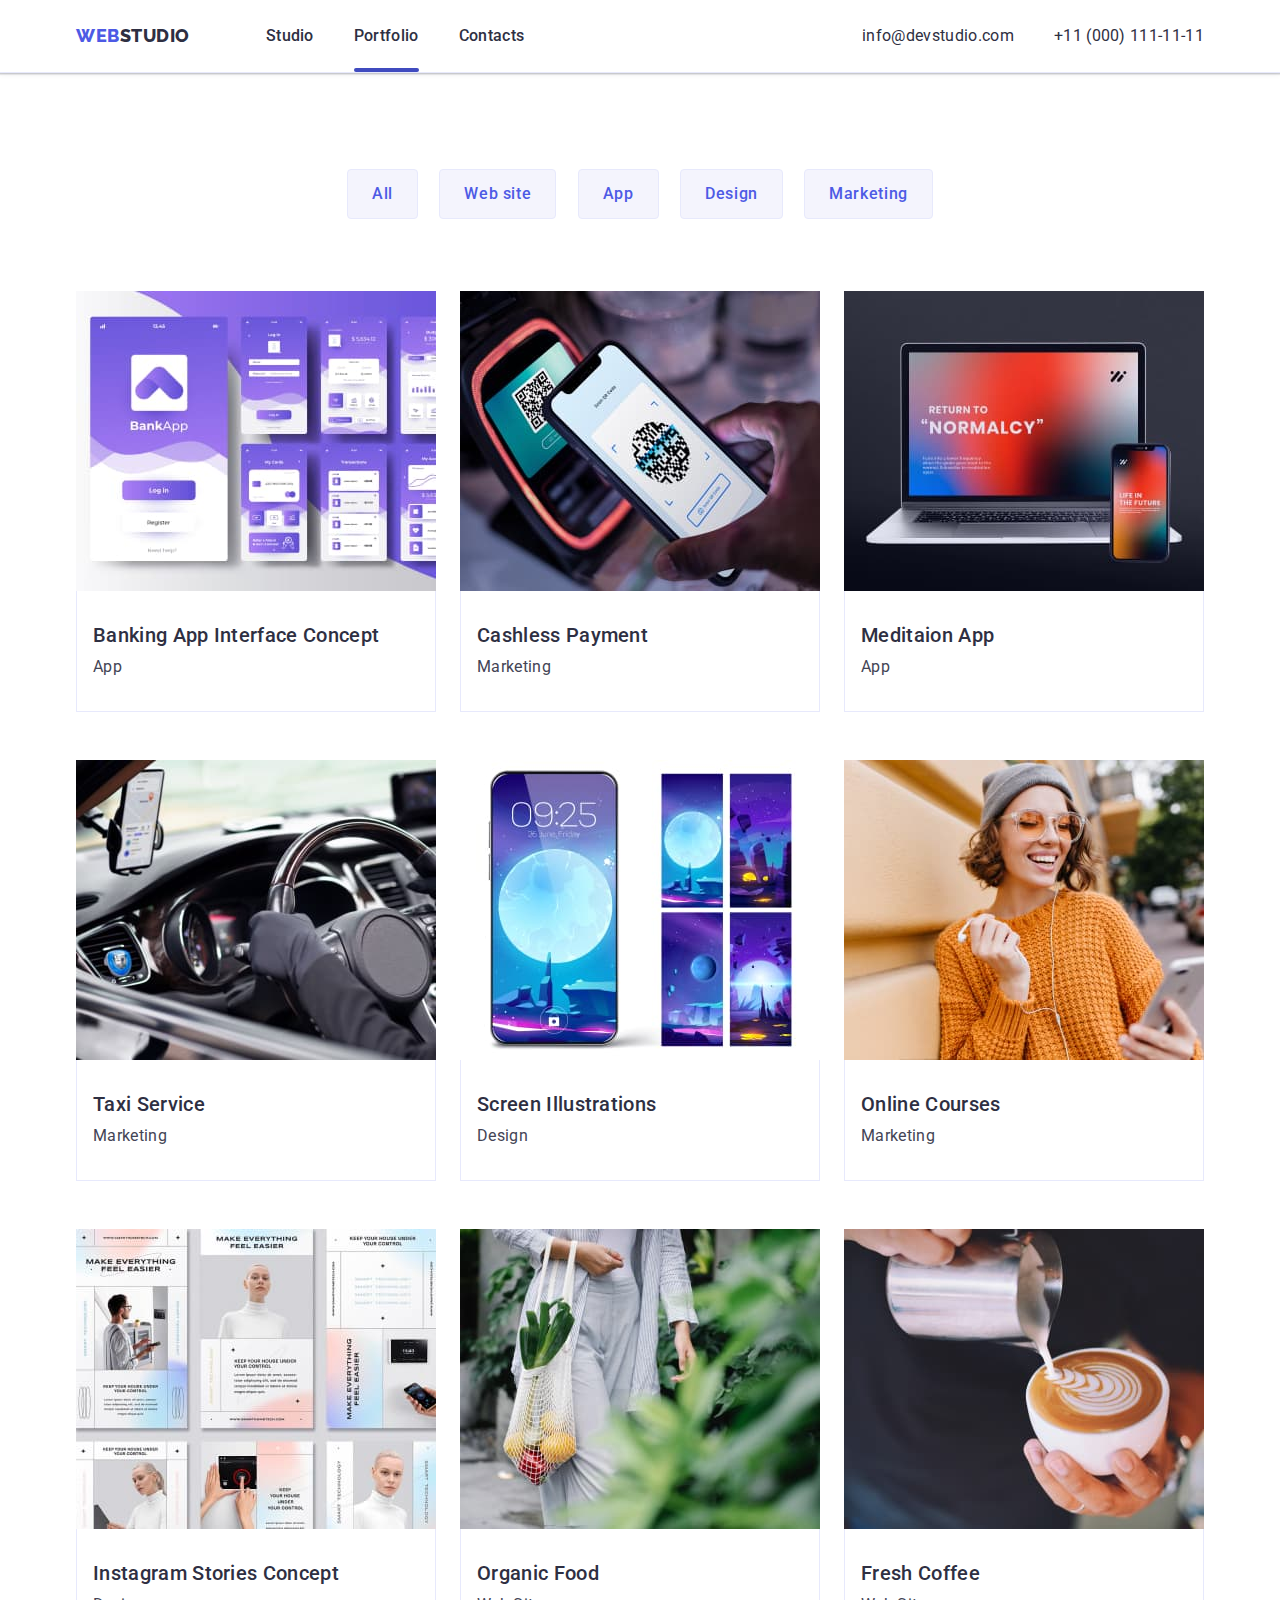
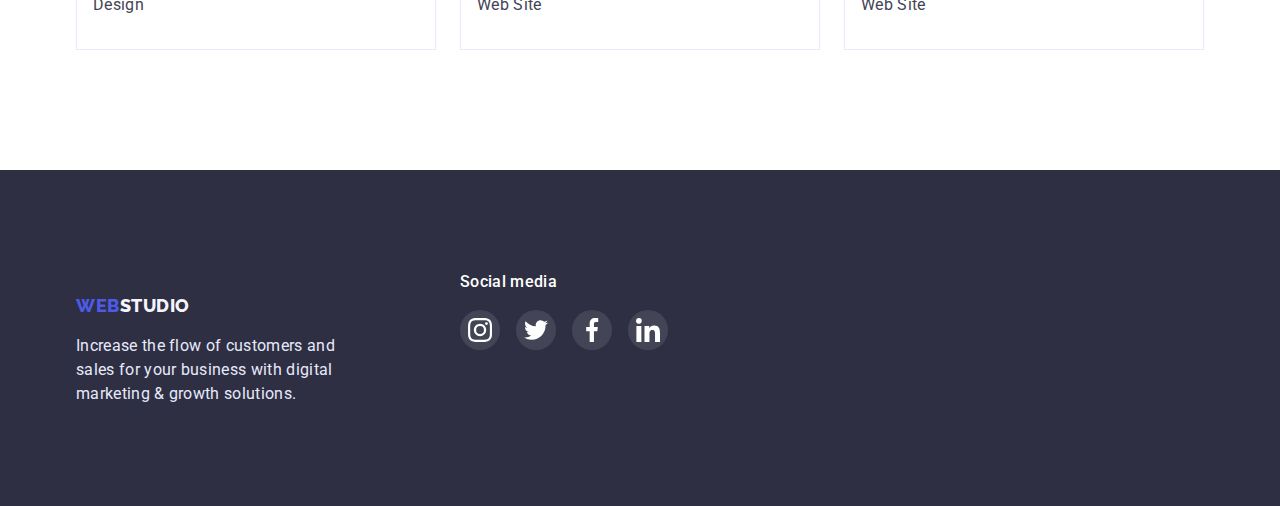
==== portfolio.html @ 2d13271e "Initial commit" ====
<!DOCTYPE html>
<html lang="en">
  <head>
    <meta charset="UTF-8" />
    <meta http-equiv="X-UA-Compatible" content="IE=edge" />
    <meta name="viewport" content="width=device-width, initial-scale=1.0" />
    <title>webstudio</title>
    <link rel="preconnect" href="https://fonts.googleapis.com" />
    <link rel="preconnect" href="https://fonts.gstatic.com" crossorigin />
    <link
      href="https://fonts.googleapis.com/css2?family=Raleway:wght@800&family=Roboto:wght@400;500;700;900&display=swap"
      rel="stylesheet"
    />
    <link
      href="
      https://cdn.jsdelivr.net/npm/modern-normalize@1.1.0/modern-normalize.min.css
      "
      rel="stylesheet"
    />
    <link rel="stylesheet" href="./css/styles.css" />
  </head>
  <body>
    <header class="header-portfolio">
      <div class="container-header container">
        <nav class="nav-header">
          <a class="logo link" href="./index.html"
            >web<span class="logo-header">studio</span></a
          >
          <ul class="list flexbox-container-nav">
            <li>
              <a href="./index.html" class="nav link">Studio</a>
            </li>
            <li>
              <a href="./portfolio.html" class="nav link current">Portfolio</a>
            </li>
            <li>
              <a href="/" class="nav link">Contacts</a>
            </li>
          </ul>
        </nav>
        <address class="address">
          <ul class="list flexbox-container-adr">
            <li>
              <a href="mailto:info@devstudio.com" class="contact link"
                >info@devstudio.com</a
              >
            </li>
            <li>
              <a href="tel:+110001111111" class="contact link"
                >+11 (000) 111-11-11</a
              >
            </li>
          </ul>
        </address>
      </div>
    </header>
    <main>
      <!-- Portfolio -->
      <section class="section">
        <div class="container">
          <h1 hidden>Portfolio</h1>
          <ul class="list flexbox-container-filter">
            <li>
              <button type="button" class="filter-btn">All</button>
            </li>
            <li>
              <button type="button" class="filter-btn">Web site</button>
            </li>
            <li>
              <button type="button" class="filter-btn">App</button>
            </li>
            <li>
              <button type="button" class="filter-btn">Design</button>
            </li>
            <li>
              <button type="button" class="filter-btn">Marketing</button>
            </li>
          </ul>

          <ul class="list flexbox-container-card">
            <li class="card-project">
              <a href="" class="card link">
                <div class="tumb">
                  <img
                    src="./images/portfolio/img.jpg"
                    width="360"
                    height="300"
                    alt="banking app interface
            concept"
                  />
                  <div class="overlay">
                    <p class="text-overlay">
                      14 Stylish and User-Friendly App Design Concepts · Task
                      Manager App · Calorie Tracker App · Exotic Fruit Ecommerce
                      App · Cloud Storage App
                    </p>
                  </div>
                </div>
                <div class="card-project-content">
                  <h2 class="title-project">Banking App Interface Concept</h2>
                  <p class="text">App</p>
                </div>
              </a>
            </li>
            <li class="card-project">
              <a href="" class="card link">
                <div class="tumb">
                  <img
                    src="./images/portfolio/img1.jpg"
                    width="360"
                    height="300"
                    alt="cashless payment"
                  />
                  <div class="overlay">
                    <p class="text-overlay">
                      14 Stylish and User-Friendly App Design Concepts · Task
                      Manager App · Calorie Tracker App · Exotic Fruit Ecommerce
                      App · Cloud Storage App
                    </p>
                  </div>
                </div>
                <div class="card-project-content">
                  <h2 class="title-project">Cashless Payment</h2>
                  <p class="text">Marketing</p>
                </div>
              </a>
            </li>
            <li class="card-project">
              <a href="" class="card link">
                <div class="tumb">
                  <img
                    src="./images/portfolio/img2.jpg"
                    width="360"
                    height="300"
                    alt="Meditaion App"
                  />
                  <div class="overlay">
                    <p class="text-overlay">
                      14 Stylish and User-Friendly App Design Concepts · Task
                      Manager App · Calorie Tracker App · Exotic Fruit Ecommerce
                      App · Cloud Storage App
                    </p>
                  </div>
                </div>
                <div class="card-project-content">
                  <h2 class="title-project">Meditaion App</h2>
                  <p class="text">App</p>
                </div>
              </a>
            </li>
            <li class="card-project">
              <a href="" class="card link">
                <div class="tumb">
                  <img
                    src="./images/portfolio/img3.jpg"
                    width="360"
                    height="300"
                    alt="Taxi Service"
                  />
                  <div class="overlay">
                    <p class="text-overlay">
                      14 Stylish and User-Friendly App Design Concepts · Task
                      Manager App · Calorie Tracker App · Exotic Fruit Ecommerce
                      App · Cloud Storage App
                    </p>
                  </div>
                </div>
                <div class="card-project-content">
                  <h2 class="title-project">Taxi Service</h2>
                  <p class="text">Marketing</p>
                </div>
              </a>
            </li>
            <li class="card-project">
              <a href="" class="card link">
                <div class="tumb">
                  <img
                    src="./images/portfolio/img4.jpg"
                    width="360"
                    height="300"
                    alt="Screen Illustrations"
                  />
                  <div class="overlay">
                    <p class="text-overlay">
                      14 Stylish and User-Friendly App Design Concepts · Task
                      Manager App · Calorie Tracker App · Exotic Fruit Ecommerce
                      App · Cloud Storage App
                    </p>
                  </div>
                </div>
                <div class="card-project-content">
                  <h2 class="title-project">Screen Illustrations</h2>
                  <p class="text">Design</p>
                </div>
              </a>
            </li>
            <li class="card-project">
              <a href="" class="card link">
                <div class="tumb">
                  <img
                    src="./images/portfolio/img5.jpg"
                    width="360"
                    height="300"
                    alt="Online Courses"
                  />
                  <div class="overlay">
                    <p class="text-overlay">
                      14 Stylish and User-Friendly App Design Concepts · Task
                      Manager App · Calorie Tracker App · Exotic Fruit Ecommerce
                      App · Cloud Storage App
                    </p>
                  </div>
                </div>
                <div class="card-project-content">
                  <h2 class="title-project">Online Courses</h2>
                  <p class="text">Marketing</p>
                </div>
              </a>
            </li>
            <li class="card-project">
              <a href="" class="card link">
                <div class="tumb">
                  <img
                    src="./images/portfolio/img6.jpg"
                    width="360"
                    height="300"
                    alt="Instagram Stories Concept"
                  />
                  <div class="overlay">
                    <p class="text-overlay">
                      14 Stylish and User-Friendly App Design Concepts · Task
                      Manager App · Calorie Tracker App · Exotic Fruit Ecommerce
                      App · Cloud Storage App
                    </p>
                  </div>
                </div>
                <div class="card-project-content">
                  <h2 class="title-project">Instagram Stories Concept</h2>
                  <p class="text">Design</p>
                </div>
              </a>
            </li>
            <li class="card-project">
              <a href="" class="card link">
                <div class="tumb">
                  <img
                    src="./images/portfolio/img7.jpg"
                    width="360"
                    height="300"
                    alt="Organic Food"
                  />
                  <div class="overlay">
                    <p class="text-overlay">
                      14 Stylish and User-Friendly App Design Concepts · Task
                      Manager App · Calorie Tracker App · Exotic Fruit Ecommerce
                      App · Cloud Storage App
                    </p>
                  </div>
                </div>
                <div class="card-project-content">
                  <h2 class="title-project">Organic Food</h2>
                  <p class="text">Web Site</p>
                </div>
              </a>
            </li>
            <li class="card-project">
              <a href="" class="card link">
                <div class="tumb">
                  <img
                    src="./images/portfolio/img8.jpg"
                    width="360"
                    height="300"
                    alt="Fresh Coffee"
                  />
                  <div class="overlay">
                    <p class="text-overlay">
                      14 Stylish and User-Friendly App Design Concepts · Task
                      Manager App · Calorie Tracker App · Exotic Fruit Ecommerce
                      App · Cloud Storage App
                    </p>
                  </div>
                </div>
                <div class="card-project-content">
                  <h2 class="title-project">Fresh Coffee</h2>
                  <p class="text">Web Site</p>
                </div>
              </a>
            </li>
          </ul>
        </div>
      </section>
    </main>
    <!-- footer -->
    <footer class="footer">
      <div class="container footer-container">
        <div class="footer-link">
          <a class="logo link" href="./index.html"
            >web<span class="logo-footer">studio</span></a
          >
          <p class="text-footer">
            Increase the flow of customers and sales for your business with
            digital marketing & growth solutions.
          </p>
        </div>
        <div class="socmedia">
          <h3 class="footer-title">Social media</h3>
          <ul class="social-footer list">
            <li class="social-item">
              <a
                class="social-link-footer"
                href="https://instagram.com"
                rel="noopener noreferrer"
                aria-label="instagram link"
              >
                <svg class="social-icon-footer" width="24" height="24">
                  <use href="./images/icons.svg#icon-instagram-2"></use>
                </svg>
              </a>
            </li>
            <li class="social-item">
              <a
                class="social-link-footer"
                href="https://twitter.com"
                rel="noopener noreferrer"
                aria-label="twitter link"
              >
                <svg class="social-icon-footer" width="24" height="24">
                  <use href="./images/icons.svg#icon-twitter-1"></use>
                </svg>
              </a>
            </li>
            <li class="social-item">
              <a
                class="social-link-footer"
                href="https://facebook.com"
                rel="noopener noreferrer"
                aria-label="facebook link"
              >
                <svg class="social-icon-footer" width="24" height="24">
                  <use href="./images/icons.svg#icon-facebook-1"></use>
                </svg>
              </a>
            </li>
            <li class="social-item">
              <a
                class="social-link-footer"
                href="https://linkedin.com/"
                rel="noopener noreferrer"
                aria-label="linkedin link"
              >
                <svg class="social-icon-footer" width="24" height="24">
                  <use href="./images/icons.svg#icon-linkedin-1"></use>
                </svg>
              </a>
            </li>
          </ul>
        </div>
      </div>
    </footer>
  </body>
</html>
---- css/styles.css ----
:root {
    /* Font */
    --primary-fonts: ;
    --secondary-fonts: ;

    /* Text colors */
    --primary-txt-cl: #434455;
    --secondary-txt-cl: #2E2F42;
    --accent-txt-cl: #FFFFFF;
  

    /* BG colors */
    --primary-bg-cl: rgba(46, 47, 66, 0.7);
    --secondary-bg-cl: #4D5AE5;
    --light-bg: #F4F4FD;
    --dark-bg: #2E2F42;
    --hover-bt: #404BBF;


    --trns-fast: 400ms ease-in;
    --trns-slow: 1800ms ease-in-out;
}

/* reset styles */

h1, h2, h3, h4, h5, h6, p {
    margin: 0px;
}

img {
    display: block;
}

button {
    cursor: pointer;
}

.list {
    list-style-type: none;
    margin: 0;
    padding: 0;
}

.link {
    text-decoration: none;
    color: currentColor;
    
}

/* reset end */

/* BODY */

body {
font-family: 'Roboto',
sans-serif;
font-size: 16px;
line-height: calc(24 / 16);
letter-spacing: 0.02em;
color: var(--primary-txt-cl);
}

.container {
    width: 1158px;
    padding-right: 15px;
    padding-left: 15px;
    margin-left: auto;
    margin-right: auto;
}


/* header */

.container-header {
  display: flex;
  
    
}

.header-portfolio {
border-bottom: 1px solid #E7E9FC;
box-shadow: 0px 2px 1px rgba(46, 47, 66, 0.08), 0px 1px 1px rgba(46, 47, 66, 0.16), 0px 1px 6px rgba(46, 47, 66, 0.08);
}

.nav-header {
    display: flex;
}

.nav.current::after {
content: '' ;
position: absolute;
display: block;
bottom: 0;
width: 100%;
height: 4px;
border-radius: 2px;
background-color: var(--hover-bt);

}

.nav {
position: relative;
display: block;
padding-top: 24px;
padding-bottom: 24px;
font-style: normal;
font-weight: 500;
font-size: 16px;
line-height: calc(24 / 16);
color: #2E2F42;
transition-duration: 250ms;
transition-timing-function: cubic-bezier(0.4, 0, 0.2, 1);
transition-property: color;
}

.address {
    margin-left: auto;
    padding-top: 24px;
    transition-duration: 250ms;
    transition-timing-function: cubic-bezier(0.4, 0, 0.2, 1);
    transition-property: color;
}

.contact {
font-style: normal;
font-size: 16px;
line-height: calc(24 /16);
color: #2E2F42;
}

.nav:hover,
.nav:focus,
.contact:hover,
.contact:focus
 {
color: var(--hover-bt);
}
    

.logo {
font-family: 'Raleway',
sans-serif;
font-style: normal;
font-weight: 800;
font-size: 18px;
padding-top: 24px;
line-height: calc(24 / 18);
letter-spacing: 0.03em;
text-transform: uppercase;
color: var(--secondary-bg-cl);
}        

.logo-header {color: var(--dark-bg);
}

.flexbox-container-nav {
    display: flex;
    justify-content: space-between;
    gap: 40px;
    margin-left: 76px;
}

.flexbox-container-adr {
    display: flex;
    justify-content: space-between;
    gap: 40px;

}


/* hero section */


.hero {
display: flex;
max-width: 1440px;
height: 600px;
background-color: #2E2F42;
padding-top: 188px;
padding-bottom: 188px;
background-image: linear-gradient(rgba(46, 47, 66, 0.7),rgba(46, 47, 66, 0.7)), url(../images/people-office\ 1.jpg);
background-size: cover; 

background-position: center;
background-repeat: no-repeat;
margin: 0 auto;
}


.hero-title {
    font-weight: 700;
        font-size: 56px;
        line-height: calc(60/56);
    color: #FFFFFF ;
    text-align: center;
    margin-bottom: 48px;
}

.hero-btn {
padding: 16px 32px;
margin: 0 auto;
display: block;
background: #4D5AE5;
box-shadow: 0px 4px 4px rgba(0, 0, 0, 0.15);
border-radius: 4px;
border: none;
font-family: 'Roboto';
font-weight: 500;
font-size: 16px;
line-height: calc(24 / 16);
letter-spacing: 0.04em;
color: var(--accent-txt-cl);
transition-duration: 250ms;
transition-timing-function: cubic-bezier(0.4, 0, 0.2, 1);
transition-property: background-color, box-shadow;
}

.hero-btn:hover,
.hero-btn:focus {
background-color: var(--hover-bt);
}

/* section 1 */

.section-one {
    padding-top: 120px;
    padding-bottom: 120px;
}

.title-one {
    font-size: 20px;
    line-height: calc(24/20);
    margin-top: 8px;
    margin-bottom: 8px;

}

.adv {
display: flex;
width: 264px;
height: 112px;
background: var(--light-bg);
border-radius: 4px;
justify-content: center;
align-items: center;
}



.clause {
    display: flex;
        flex-direction: column;
        align-items: flex-start;
        padding: 0px;
        gap: 8px;
    width: 264px;
    
}

/* section 2 */

.section-two {
    height: 532px;
}

h2 {
    margin-bottom: 72px;
}

.title-two {
    font-size: 36px;
    line-height: calc(40 / 36);
    color: var(--secondary-txt-cl);
    text-transform: capitalize;
    text-align: center;
}


/* section 3 */
.section-three {
    padding-top: 120px;
    padding-bottom: 120px;
    
}

.card {
    width: 264px;
    background: #FFFFFF;
    box-shadow: 0px 1px 6px rgba(46, 47, 66, 0.08), 0px 1px 1px rgba(46, 47, 66, 0.16), 0px 2px 1px rgba(46, 47, 66, 0.08);
    border-radius: 0px 0px 4px 4px;
}

.team-card-kontent {
    display: flex;
    flex-direction: column;
    justify-content: center;
    align-items: center;
    padding: 32px 16px;
    gap: 8px;
}


.flexbox-container {
    display: flex;
    justify-content: space-between;
}

.social {
display: flex;
    align-items: center;
    justify-content: center;
    gap: 24px;
}

.social-link {
display: flex;
align-items: center;
justify-content: center;
width: 40px;
height: 40px;

background-color: var(--secondary-bg-cl);
border-radius: 50%;
transition-duration: 250ms;
transition-timing-function: cubic-bezier(0.4, 0, 0.2, 1);
transition-property: background-color;
}


.social-icon {
fill: var(--accent-txt-cl);
}

.social-link:hover, 
.social-link:focus {
  background-color: var(--hover-bt);
}

/* customers */

.customers {
padding-top: 130px;
padding-bottom: 120px;
}

.logo-link {
display: flex;
width: 168px;
height: 88px;
justify-content: center;
align-items: center;
color: #8E8F99;
box-sizing: border-box;
border: 1px solid #8E8F99;
border-radius: 4px;

transition-duration: 250ms;
transition-timing-function: cubic-bezier(0.4, 0, 0.2, 1);
transition-property: color, border-color;
}

.icon-logo {

fill: currentColor;
    
}

.logo-link:hover,
.logo-link:focus {
color: var(--hover-bt);
border: 1px solid #404BBF;
}



/* filter */

.filter-btn {
    color: var(--secondary-bg-cl);
    font-family: 'Roboto';
    font-weight: 500;
    font-size: 16px;
    line-height: calc(24 / 16);
    letter-spacing: 0.04em;
    background: var(--light-bg);
    border: 1px solid #E7E9FC;

    border-radius: 4px;
    cursor: pointer;
    padding: 12px 24px;
    transition-duration: 250ms;
    transition-timing-function: cubic-bezier(0.4, 0, 0.2, 1);
    transition-property: color, background-color, border-color, box-shadow;
}

.filter-btn:hover,
.filter-btn:focus {
    background: var(--hover-bt);
    color: var(--accent-txt-cl);
    border: 1px solid var(--hover-bt);
    box-shadow: 0px 4px 4px rgba(0, 0, 0, 0.25);
}

.section {
    padding-top: 96px;
    padding-bottom: 120px;
}


/* ======================= */
          /* portfolio */
/* ======================== */



.tumb {
    position: relative;
    overflow: hidden;
}

.overlay {
    position: absolute;
    
    top: 0;
    left: 0;
    width: 100%;
    height: 100%;

    transform: translateY(100%);
    transition: transform 250ms cubic-bezier(0.4, 0, 0.2, 1);
    background-color: #4D5AE5;
}

.text-overlay {
    padding: 40px 32px;
    color: var(--light-bg);
}


.flexbox-container-filter {
display: flex;
justify-content: space-between;
margin-bottom: 72px;
width: 586px;

margin-right: auto;
margin-left: auto;
}

.flexbox-container-card {
display: flex;
flex-wrap: wrap;
column-gap: 24px;
row-gap: 48px;
}

.card-project:hover,
.card-project:focus {
    
width: 360px;
height: 420px;
box-shadow: 0px 1px 6px rgba(46, 47, 66, 0.08);
}

.card-project:hover .overlay,
.card-project:focus .overlay {
    transform: translateY(0);
    
}


.card-project-content {
    padding: 32px 16px ;
    border: 1px solid #E7E9FC;
    border-top: none;
       
}



.title-three {
font-weight: 500;
font-size: 20px;
line-height: calc(24 / 20);
color: var(--secondary-txt-cl);

}

.title-project {
font-weight: 500;
font-size: 20px;
line-height: calc(24 / 20);
color: var(--secondary-txt-cl);
margin-bottom: 8px;
}

.text {
color: var(--primary-txt-cl);
}

.team {
background: var(--light-bg)
}




/* ======================= */
      /* footer */
/* ======================== */



.footer {
display: flex;
flex-wrap: wrap;
background: #2E2F42;
padding-top: 100px;
padding-bottom: 100px;

}

.footer-container {
    display: flex;
}


.logo-footer {
    color: #F4F4FD;
     
}

.text-footer {
    color: #E7E9FC;
    margin-top: 16px;
    width: 264px;
    height: 72px;
}

.socmedia {
    display: flex;
    flex-wrap: wrap;
    width: 208px;
    height: 80px;
    margin-left: 120px;
   }

   .social-footer {
       display: flex;
       align-items: center;
       justify-content: center;
       gap: 16px;
   }

   .footer-link {
    display: flex;
    justify-content: flex-start;
    flex-direction: column;
   }

.footer-title {
    color: var(--accent-txt-cl);
    margin-bottom: 16px;
    font-weight: 500;
    font-size: 16px;
    line-height: calc(24 / 16);
}

.social-link-footer {
display: flex;
    align-items: center;
    justify-content: center;
    width: 40px;
    height: 40px;

    background-color: rgba(255, 255, 255, 0.1);
    border-radius: 50%;
    transition-duration: 250ms;
    transition-timing-function: cubic-bezier(0.4, 0, 0.2, 1);
    transition-property: background-color;
}

.social-icon-footer {
fill: var(--accent-txt-cl);
}

.social-link-footer:hover,
.social-link-footer:focus {
    background-color: #31D0AA;
}





/**
  |============================
  | Modal window
  |============================
*/
.backdrop {
    position: fixed;
    top: 0;
    left: 0;

    width: 100%;
    height: 100%;

    background-color: rgba(46, 47, 66, 0.4);

    transition: opacity var(--trns-fast), visibility var(--trns-fast);
}

.backdrop.is-hidden {
    opacity: 0;
    visibility: hidden;
    pointer-events: none;
    transition-delay: 250ms;
}

.modal {
    position: absolute;
    top: 50%;
    left: 50%;
    transform: translate(-50%, -50%);

    width: 408px;
    min-height: 576px;
    background-color: #FCFCFC;
    box-shadow: 0px 1px 1px rgba(0, 0, 0, 0.14), 0px 1px 3px rgba(0, 0, 0, 0.12), 0px 2px 1px rgba(0, 0, 0, 0.2);
    border-radius: 4px;

    transition: transform 250ms ease, opacity 150ms ease;
    transition-delay: 400ms;
}

.backdrop.is-hidden .modal {
    transform: translate(-50%, -70%);
    opacity: 0;
    transition-delay: 0s;
}

.modal-btn {
    position: absolute;
    top: 24px;
    right: 24px;

    display: flex;
    align-items: center;
    justify-content: center;
    width: 24px;
    height: 24px;
    fill: var(--primary-txt-cl);
    padding: 0;
    border: none;
    border-radius: 50%;
    background: #E7E9FC;
        border: 1px solid rgba(0, 0, 0, 0.1);
    
    transition-duration: 250ms;
        transition-timing-function: cubic-bezier(0.4, 0, 0.2, 1);
        transition-property: color, background-color, border-color;
}

.modal-btn:hover,
.modal-btn:focus {
    fill: #FFFFFF;
    background: #404BBF; 
}
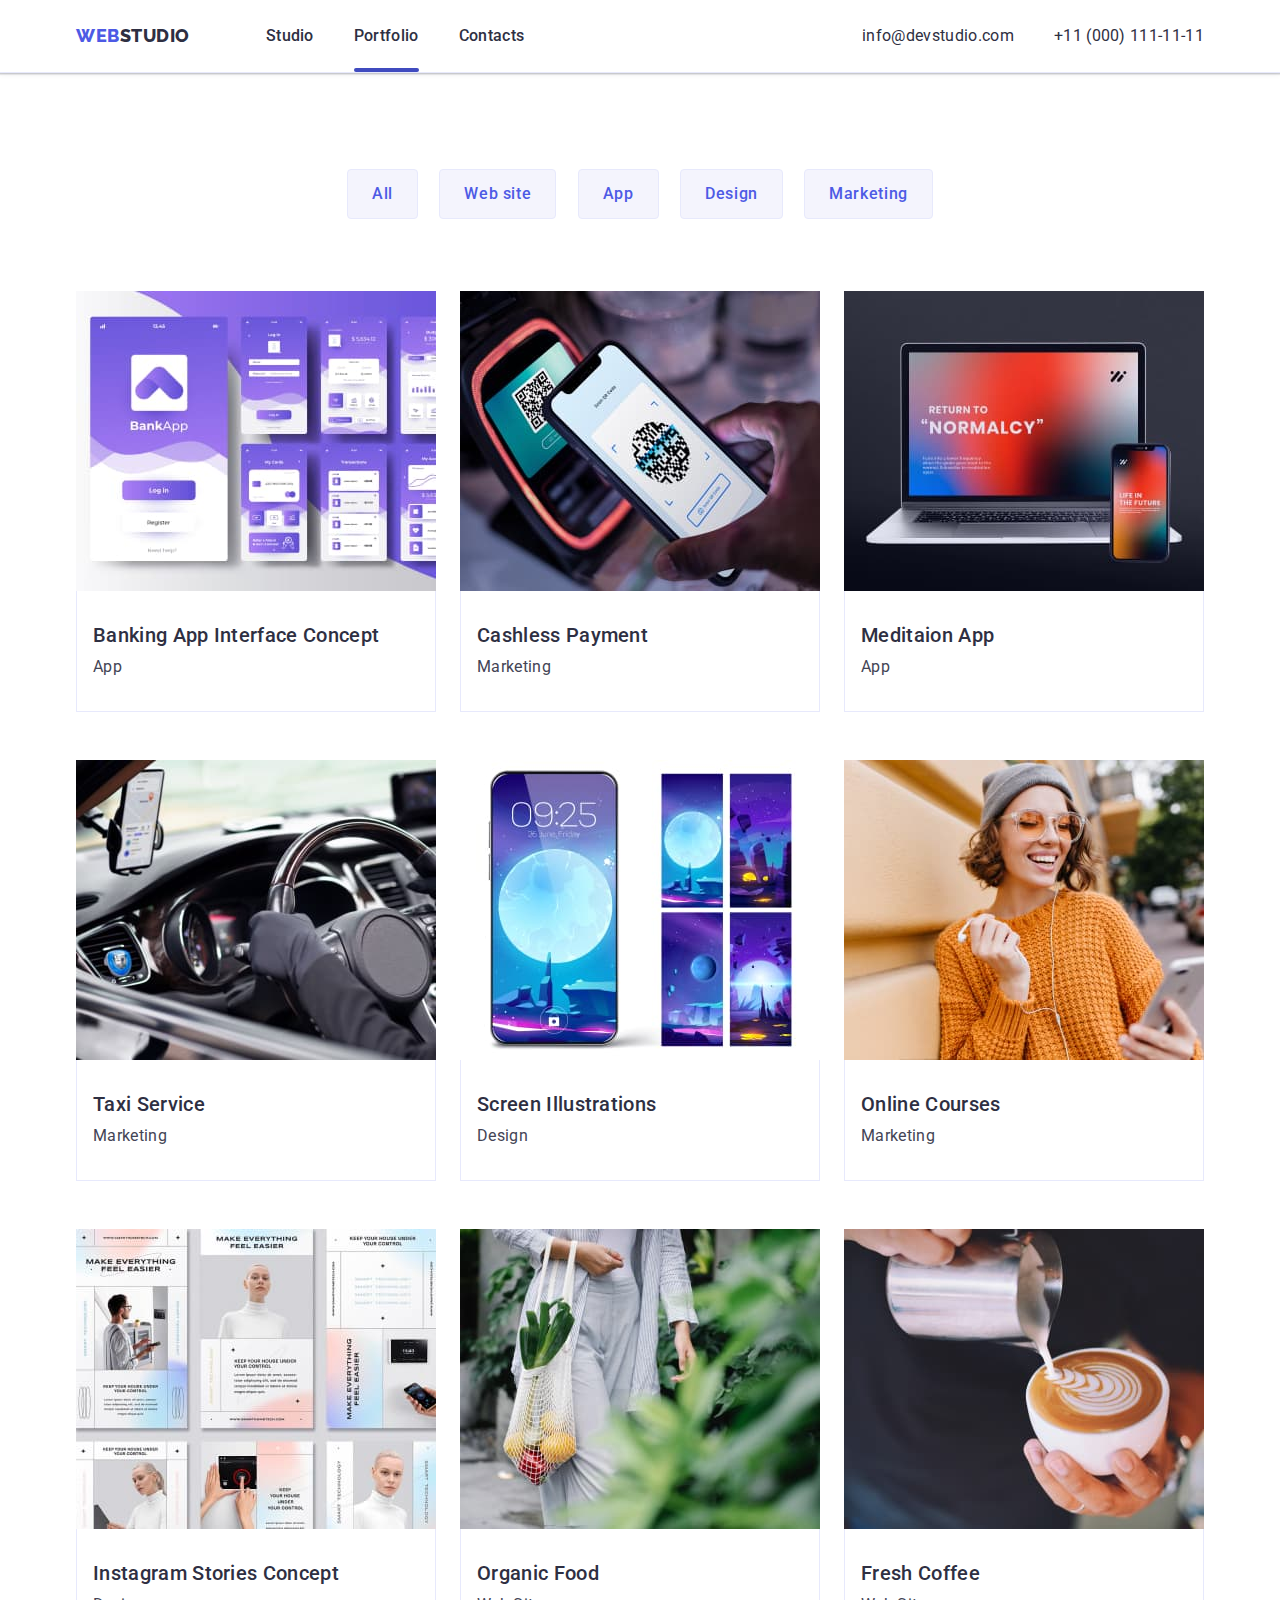
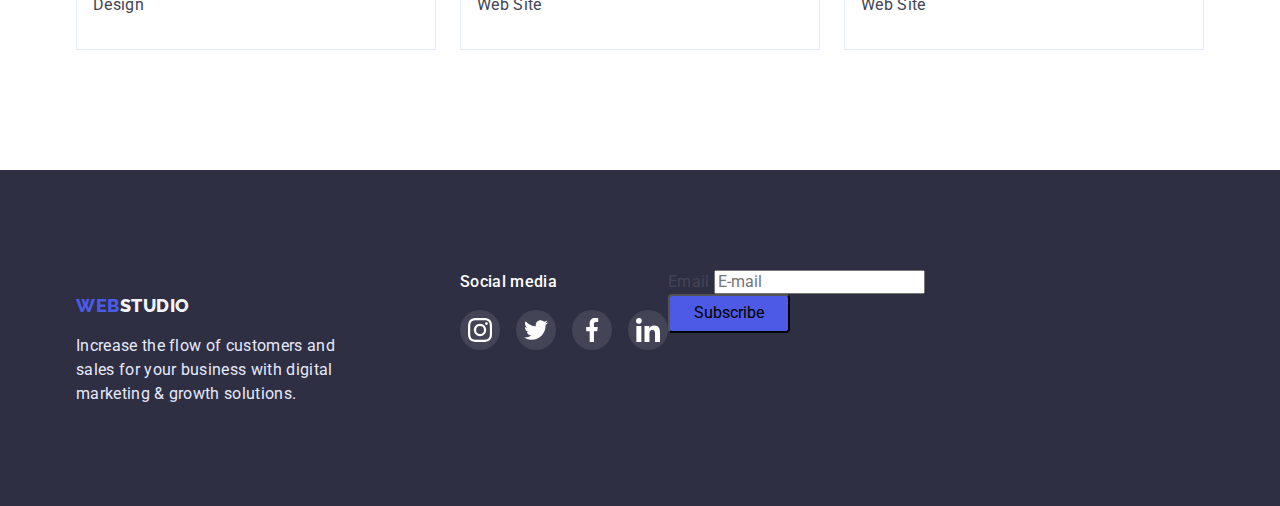
==== commit 2f81c3c8: "update sites" ====
--- a/portfolio.html
+++ b/portfolio.html
@@ -355,6 +355,13 @@
             </li>
           </ul>
         </div>
+        <form class="form-footer">
+          <label>
+            Email
+            <input type="email" name="email" placeholder="E-mail" />
+          </label>
+          <button class="button-footer" type="submit">Subscribe</button>
+        </form>
       </div>
     </footer>
   </body>
--- a/css/styles.css
+++ b/css/styles.css
@@ -589,6 +589,18 @@
     background-color: #31D0AA;
 }
 
+.button-footer {
+    display: flex;
+        flex-direction: row;
+        justify-content: center;
+        align-items: center;
+        padding: 8px 24px;
+        gap: 16px;
+
+        background: #4D5AE5;
+            border-radius: 4px;
+}
+
 
 
 
@@ -668,3 +680,28 @@
     background: #404BBF; 
 }
 
+.form-input {
+    margin: 72px 24px 0px 24px;
+    
+}
+
+.modal-button {
+    width: 169px;
+    height: 56px;
+    padding: 16px 32px;
+        margin: 0 auto;
+        display: block;
+        background: #4D5AE5;
+        box-shadow: 0px 4px 4px rgba(0, 0, 0, 0.15);
+        border-radius: 4px;
+        border: none;
+        font-family: 'Roboto';
+        font-weight: 500;
+        font-size: 16px;
+        line-height: calc(24 / 16);
+        letter-spacing: 0.04em;
+        color: var(--accent-txt-cl);
+        transition-duration: 250ms;
+        transition-timing-function: cubic-bezier(0.4, 0, 0.2, 1);
+        transition-property: background-color, box-shadow;
+}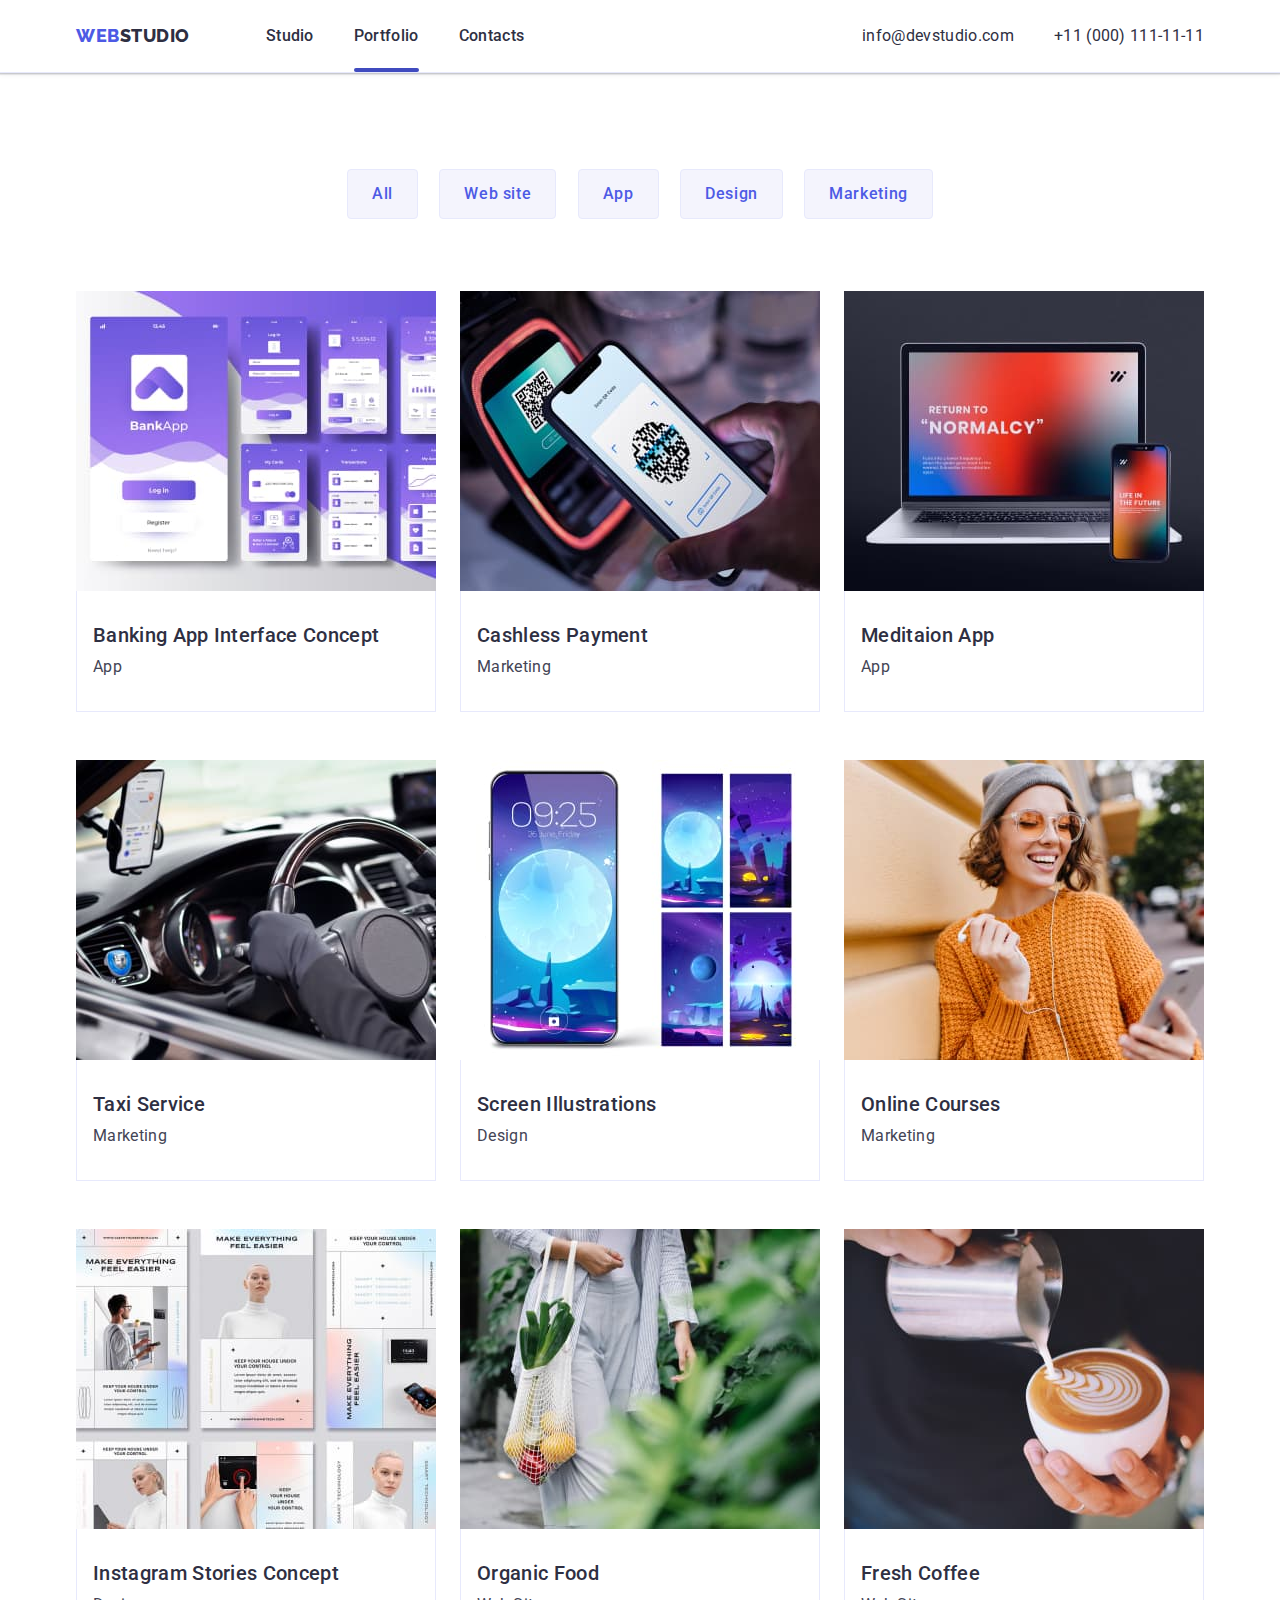
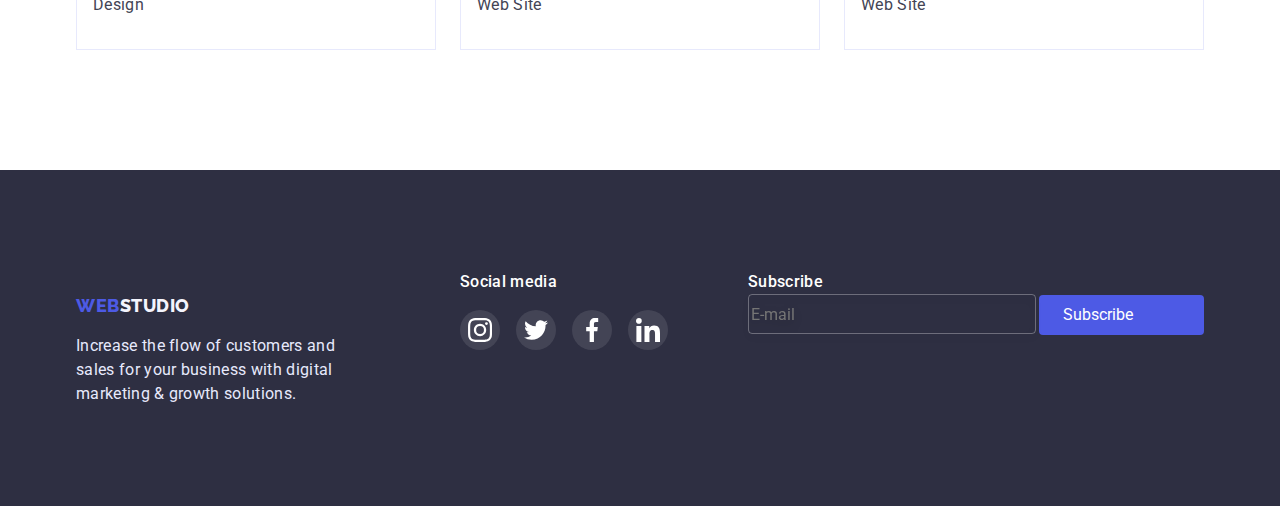
==== commit a4dfed0f: "update sites" ====
--- a/portfolio.html
+++ b/portfolio.html
@@ -356,12 +356,11 @@
           </ul>
         </div>
         <form class="form-footer">
-          <label>
-            Email
-            <input type="email" name="email" placeholder="E-mail" />
+          <label class="modal-form-label" for="user_email"><b class="text-form-footer">Subscribe</b></label>
+              <input class="footer-form-field" type="text" id="user_email" placeholder="E-mail" />
           </label>
-          <button class="button-footer" type="submit">Subscribe</button>
         </form>
+         <button class="button-footer" type="submit">Subscribe</button>
       </div>
     </footer>
   </body>
--- a/css/styles.css
+++ b/css/styles.css
@@ -589,16 +589,51 @@
     background-color: #31D0AA;
 }
 
+.form-footer {
+ margin-left:80px;
+}
+
+.text-form-footer {
+font-weight: 500;
+font-size: 16px;
+line-height: 24px;
+letter-spacing: 0.02em;
+color: #FFFFFF;
+}
+
+.footer-form-label {
+width: 80px;
+}
+
+
+.footer-form-field {
+    width: 100%;
+    height: 40px;
+    background-color: transparent;
+    border: 1px solid rgba(255, 255, 255, 0.3);
+        filter: drop-shadow(0px 4px 4px rgba(0, 0, 0, 0.15));
+        border-radius: 4px
+}
+
 .button-footer {
-    display: flex;
-        flex-direction: row;
-        justify-content: center;
-        align-items: center;
-        padding: 8px 24px;
-        gap: 16px;
-
-        background: #4D5AE5;
-            border-radius: 4px;
+display: flex;
+width: 165px;
+height: 40px;
+    flex-direction: row;
+    justify-content:left;
+    align-items: center;
+    padding: 8px 24px;
+    gap: 16px;
+    color: var(--accent-txt-cl);
+margin-right: 0;
+    background: #4D5AE5;
+    border-radius: 4px;
+    border: 0;
+    margin-left: auto;
+    margin-top: 25px;
+transition-duration: 250ms;
+    transition-timing-function: cubic-bezier(0.4, 0, 0.2, 1);
+    transition-property: color, background-color;
 }
 
 
@@ -635,7 +670,7 @@
     top: 50%;
     left: 50%;
     transform: translate(-50%, -50%);
-
+    padding-top: 48px;
     width: 408px;
     min-height: 576px;
     background-color: #FCFCFC;
@@ -680,22 +715,84 @@
     background: #404BBF; 
 }
 
-.form-input {
-    margin: 72px 24px 0px 24px;
-    
-}
-
-.modal-button {
+.modal-form {
+display: flex;
+flex-direction: column;
+row-gap: 8px;
+margin: 24px;
+font-weight: 500;
+font-size: 12px;
+line-height: 14px;
+letter-spacing: 0.01em;
+color: #8E8F99;
+}
+
+.modal-form-label {
+
+}
+
+.modal-form-icon {
+
+}
+
+.form-text {
+display: block;
+font-size: 16px;
+line-height: 24px;
+text-align: center;
+letter-spacing: 0.02em;
+color: #2E2F42;
+}
+
+.modal-form-group {
+
+}
+
+.modal-form-checkbox {
+font-size: 12px;
+line-height: calc(16/ 24);
+letter-spacing: 0.04em;
+margin-bottom: 24px;
+}
+
+.modal-form-field {
+width: 100%;
+height: 40px;
+
+border: 1px solid rgba(33, 33, 33, 0.2);
+border-radius: 4px;
+}
+
+.modal-form-comment {
+    width: 100%;
+    height:100px;
+    padding: 15px;
+    resize: none;
+    border: 1px solid rgba(33, 33, 33, 0.2);
+    border-radius: 4px;
+}
+
+.modal-form-agreement {
+
+}
+
+.modal-form-desc {
+    
+}
+
+.modal-form-link {
+    text-decoration: none;
+}
+
+.contact-form-btn {
     width: 169px;
     height: 56px;
     padding: 16px 32px;
         margin: 0 auto;
-        display: block;
-        background: #4D5AE5;
+        background-color: #4D5AE5;
         box-shadow: 0px 4px 4px rgba(0, 0, 0, 0.15);
         border-radius: 4px;
         border: none;
-        font-family: 'Roboto';
         font-weight: 500;
         font-size: 16px;
         line-height: calc(24 / 16);
@@ -704,4 +801,11 @@
         transition-duration: 250ms;
         transition-timing-function: cubic-bezier(0.4, 0, 0.2, 1);
         transition-property: background-color, box-shadow;
-}+}
+
+.button-footer:hover,
+.button-footer:focus,
+.contact-form-btn:hover,
+.contact-form-btn:focus {
+background-color: #404BBF;
+}
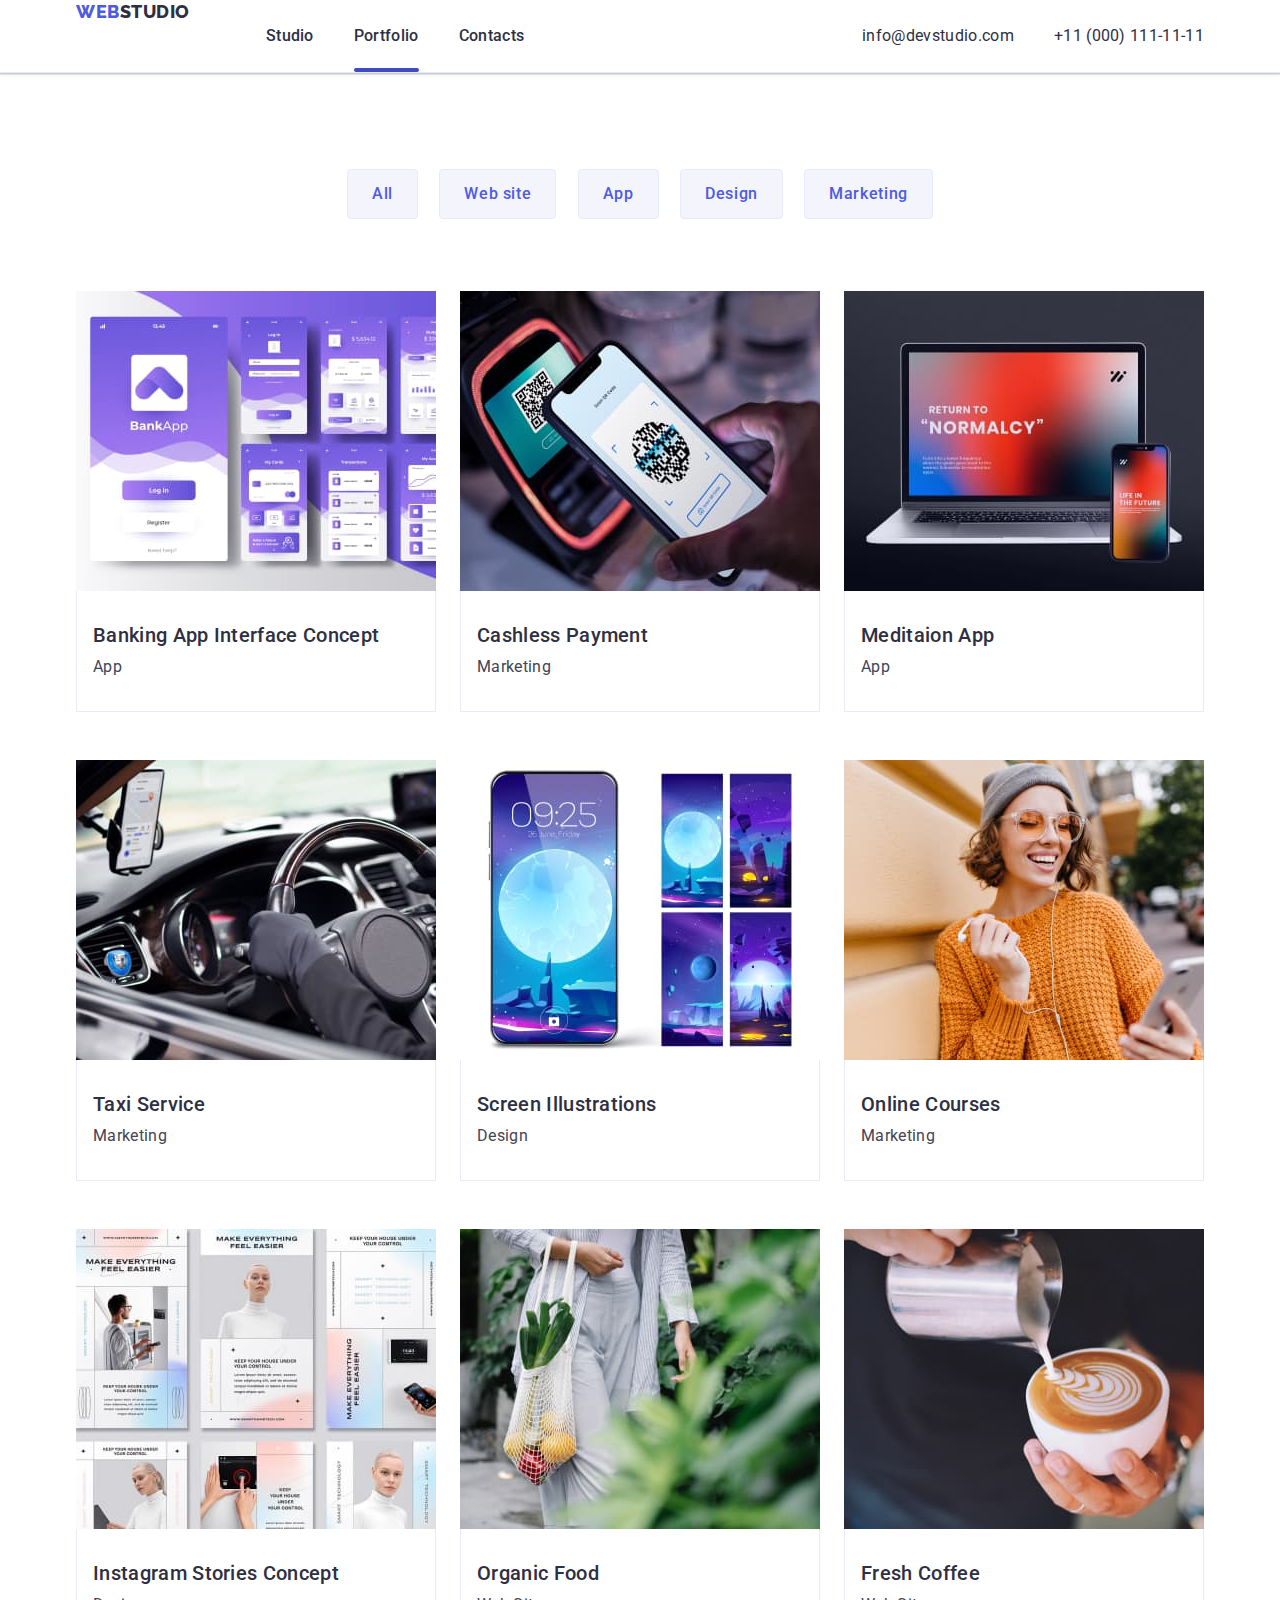
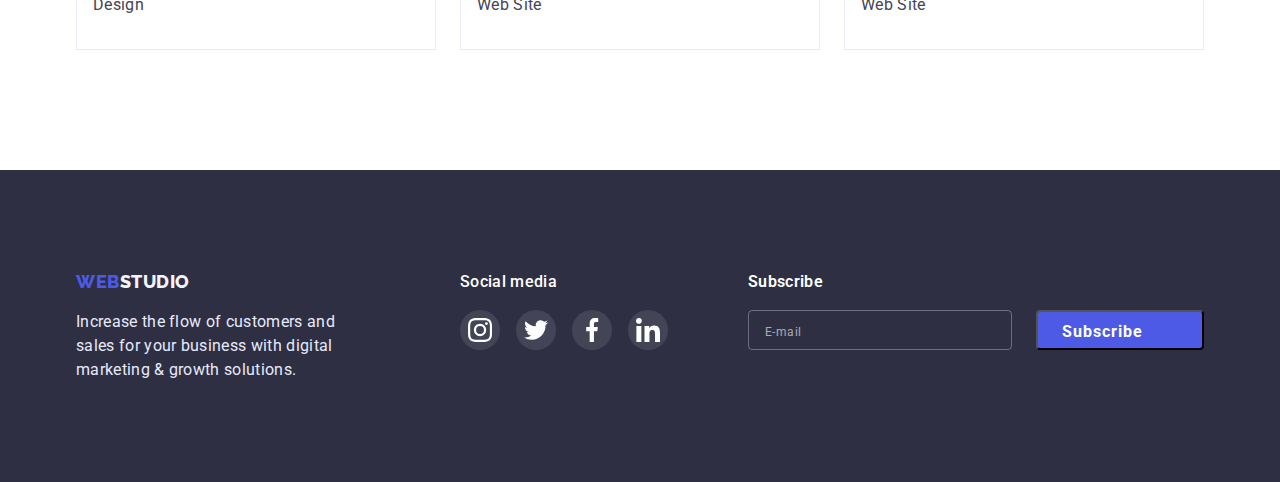
==== commit eae0d9f2: "Update portfolio.html" ====
--- a/portfolio.html
+++ b/portfolio.html
@@ -355,12 +355,26 @@
             </li>
           </ul>
         </div>
-        <form class="form-footer">
-          <label class="modal-form-label" for="user_email"><b class="text-form-footer">Subscribe</b></label>
-              <input class="footer-form-field" type="text" id="user_email" placeholder="E-mail" />
-          </label>
-        </form>
-         <button class="button-footer" type="submit">Subscribe</button>
+        <div class="subscrible-wrapper">
+          <b class="text-form-footer">Subscribe</b>
+          <form class="form-footer">
+            <label class="footer-form-label">
+              <input
+                class="footer-form-field"
+                type="email"
+                placeholder="E-mail"
+                name="subscrible-email"
+                required
+              />
+            </label>
+            <button class="button-footer" type="submit">
+              Subscribe
+              <svg class="subscrible-icon" width="" height="">
+                <use href=""></use>
+              </svg>
+            </button>
+          </form>
+        </div>
       </div>
     </footer>
   </body>
--- a/css/styles.css
+++ b/css/styles.css
@@ -72,8 +72,8 @@
 /* header */
 
 .container-header {
-  display: flex;
-  
+display: flex;
+align-items: center;    
     
 }
 
@@ -115,7 +115,6 @@
 
 .address {
     margin-left: auto;
-    padding-top: 24px;
     transition-duration: 250ms;
     transition-timing-function: cubic-bezier(0.4, 0, 0.2, 1);
     transition-property: color;
@@ -138,12 +137,9 @@
     
 
 .logo {
-font-family: 'Raleway',
-sans-serif;
-font-style: normal;
+font-family: 'Raleway';
 font-weight: 800;
 font-size: 18px;
-padding-top: 24px;
 line-height: calc(24 / 18);
 letter-spacing: 0.03em;
 text-transform: uppercase;
@@ -524,6 +520,10 @@
     display: flex;
 }
 
+.footer-link {
+    margin-right: 120px;
+}
+
 
 .logo-footer {
     color: #F4F4FD;
@@ -542,7 +542,7 @@
     flex-wrap: wrap;
     width: 208px;
     height: 80px;
-    margin-left: 120px;
+    margin-right: 80px;
    }
 
    .social-footer {
@@ -556,6 +556,7 @@
     display: flex;
     justify-content: flex-start;
     flex-direction: column;
+    
    }
 
 .footer-title {
@@ -589,51 +590,62 @@
     background-color: #31D0AA;
 }
 
+.subscrible-wrapper {
+   
+}
+
 .form-footer {
- margin-left:80px;
+display: flex;
+justify-content: center;
 }
 
 .text-form-footer {
-font-weight: 500;
+display: block;
+ margin-bottom: 16px;
+font-weight: 600;
 font-size: 16px;
-line-height: 24px;
-letter-spacing: 0.02em;
+line-height: 1.5;
 color: #FFFFFF;
 }
 
-.footer-form-label {
+/* .footer-form-label {
 width: 80px;
-}
+} */
 
 
 .footer-form-field {
-    width: 100%;
+    width: 264px;
     height: 40px;
+    padding: 8px 16px;
     background-color: transparent;
     border: 1px solid rgba(255, 255, 255, 0.3);
-        filter: drop-shadow(0px 4px 4px rgba(0, 0, 0, 0.15));
-        border-radius: 4px
+    border-radius: 4px;
+    outline: none;
+   
+}
+
+.footer-form-field::placeholder {
+    font-size: 12px;
+    line-height: 2;
+    letter-spacing: 0.04em;
+    color: rgba(255, 255, 255, 0.6);
 }
 
 .button-footer {
-display: flex;
-width: 165px;
+display: flex;margin-left: 24px;
 height: 40px;
-    flex-direction: row;
-    justify-content:left;
-    align-items: center;
-    padding: 8px 24px;
-    gap: 16px;
-    color: var(--accent-txt-cl);
-margin-right: 0;
-    background: #4D5AE5;
-    border-radius: 4px;
-    border: 0;
-    margin-left: auto;
-    margin-top: 25px;
+padding: 8px 24px;
+background-color: #4D5AE5;
+border-radius: 4px;
 transition-duration: 250ms;
-    transition-timing-function: cubic-bezier(0.4, 0, 0.2, 1);
-    transition-property: color, background-color;
+transition-timing-function: cubic-bezier(0.4, 0, 0.2, 1);
+transition-property: color, background-color;
+
+font-weight: 700;
+font-size: 16px;
+line-height: 1.5;
+letter-spacing: 0.06em;
+color: var(--accent-txt-cl);
 }
 
 
